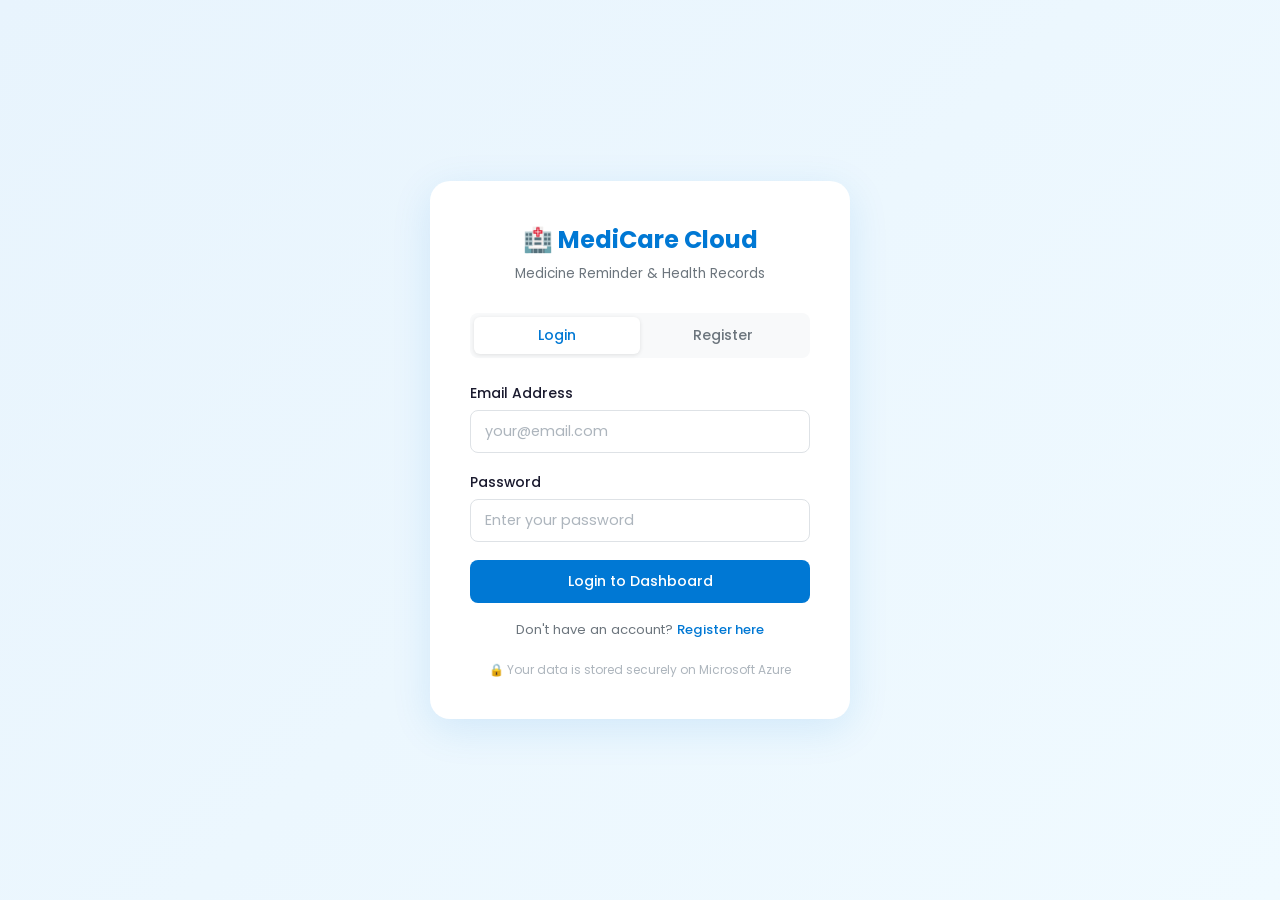
==== dashboard.html @ 4226bf16 "Fix folder structure" ====
<!DOCTYPE html>
<html lang="en">
<head>
  <meta charset="UTF-8" />
  <meta name="viewport" content="width=device-width, initial-scale=1.0" />
  <meta name="description" content="MediCare Cloud Dashboard - View your medicine schedule and health records." />
  <title>Dashboard - MediCare Cloud</title>
  <link rel="stylesheet" href="css/style.css" />
</head>
<body>

  <nav class="navbar">
    <div class="nav-logo">🏥 Medicare<span>Cloud</span></div>
    <ul class="nav-links" id="navLinks">
      <li><a href="dashboard.html" class="active">Dashboard</a></li>
      <li><a href="medicines.html">Medicines</a></li>
      <li><a href="records.html">Health Records</a></li>
      <li><a href="contact.html">Contact</a></li>
    </ul>
    <div class="nav-buttons">
      <span id="navUserName" style="font-size:0.85rem; color:var(--gray); font-weight:500;"></span>
      <button class="btn btn-outline btn-sm" onclick="logout()">Logout</button>
    </div>
    <button class="hamburger" id="hamburger" aria-label="Open menu">
      <span></span><span></span><span></span>
    </button>
  </nav>

  <div class="dashboard-layout">
    <!-- SIDEBAR -->
    <aside class="sidebar">
      <div class="sidebar-user">
        <div class="sidebar-avatar" id="sidebarAvatar">U</div>
        <div class="sidebar-name" id="sidebarName">User</div>
        <div class="sidebar-email" id="sidebarEmail">user@email.com</div>
      </div>
      <nav class="sidebar-nav">
        <a href="dashboard.html" class="active"><span>📊</span> Dashboard</a>
        <a href="medicines.html"><span>💊</span> Medicines</a>
        <a href="records.html"><span>📁</span> Health Records</a>
        <a href="contact.html"><span>✉️</span> Contact</a>
        <a href="about.html"><span>ℹ️</span> About</a>
        <a href="#" onclick="logout()"><span>🚪</span> Logout</a>
      </nav>
    </aside>

    <!-- MAIN CONTENT -->
    <main class="main-content">
      <div class="page-header">
        <h1>👋 Good Day, <span id="headerName">User</span>!</h1>
        <div style="font-size:0.85rem; color:var(--gray);" id="todayDate"></div>
      </div>

      <!-- STAT CARDS -->
      <div class="dash-stats">
        <div class="dash-stat">
          <div class="dash-stat-icon blue">💊</div>
          <div>
            <div class="dash-stat-num" id="totalMeds">0</div>
            <div class="dash-stat-label">Total medicines</div>
          </div>
        </div>
        <div class="dash-stat">
          <div class="dash-stat-icon green">✅</div>
          <div>
            <div class="dash-stat-num" id="takenMeds" style="color:var(--success)">0</div>
            <div class="dash-stat-label">Taken today</div>
          </div>
        </div>
        <div class="dash-stat">
          <div class="dash-stat-icon amber">⏰</div>
          <div>
            <div class="dash-stat-num" id="pendingMeds" style="color:#856404">0</div>
            <div class="dash-stat-label">Pending today</div>
          </div>
        </div>
        <div class="dash-stat">
          <div class="dash-stat-icon blue">📁</div>
          <div>
            <div class="dash-stat-num" id="totalRecords">0</div>
            <div class="dash-stat-label">Health records</div>
          </div>
        </div>
      </div>

      <!-- TODAY'S MEDICINES -->
      <div class="card">
        <div class="card-header">
          <h2>💊 Today's Medicine Schedule</h2>
          <a href="medicines.html" class="btn btn-primary btn-sm">+ Add Medicine</a>
        </div>
        <div class="card-body" style="padding:0">
          <table>
            <thead>
              <tr>
                <th>Medicine</th>
                <th>Dosage</th>
                <th>Frequency</th>
                <th>Time</th>
                <th>Status</th>
                <th>Action</th>
              </tr>
            </thead>
            <tbody id="medTableBody">
              <tr><td colspan="6" style="text-align:center; color:var(--gray); padding:30px;">No medicines added yet. <a href="medicines.html" style="color:var(--primary)">Add your first medicine →</a></td></tr>
            </tbody>
          </table>
        </div>
      </div>

      <!-- RECENT RECORDS -->
      <div class="card">
        <div class="card-header">
          <h2>📁 Recent Health Records</h2>
          <a href="records.html" class="btn btn-primary btn-sm">+ Upload Record</a>
        </div>
        <div class="card-body" style="padding:0">
          <table>
            <thead>
              <tr>
                <th>File Name</th>
                <th>Type</th>
                <th>Date Uploaded</th>
                <th>Action</th>
              </tr>
            </thead>
            <tbody id="recordsTableBody">
              <tr><td colspan="4" style="text-align:center; color:var(--gray); padding:30px;">No records uploaded yet. <a href="records.html" style="color:var(--primary)">Upload your first record →</a></td></tr>
            </tbody>
          </table>
        </div>
      </div>

      <!-- AZURE INFO CARD -->
      <div class="card" style="border-left: 4px solid var(--primary);">
        <div class="card-body" style="display:flex; align-items:center; gap:16px;">
          <div style="font-size:2rem;">☁️</div>
          <div>
            <strong style="font-size:0.95rem;">Powered by Microsoft Azure</strong>
            <p style="font-size:0.82rem; color:var(--gray); margin-top:4px;">Your medicines and health records are stored securely on Azure SQL Database and Azure Blob Storage with 99.9% uptime guarantee.</p>
          </div>
        </div>
      </div>
    </main>
  </div>

  <script src="js/main.js"></script>
  <script>
    // Auth check
    const user = JSON.parse(localStorage.getItem('mc_current_user') || 'null');
    if (!user) { window.location.href = 'login.html'; }

    // Set user info
    document.getElementById('navUserName').textContent = user ? user.name : '';
    document.getElementById('sidebarName').textContent = user ? user.name : '';
    document.getElementById('sidebarEmail').textContent = user ? user.email : '';
    document.getElementById('sidebarAvatar').textContent = user ? user.name.charAt(0).toUpperCase() : 'U';
    document.getElementById('headerName').textContent = user ? user.name.split(' ')[0] : '';

    // Today's date
    document.getElementById('todayDate').textContent = new Date().toLocaleDateString('en-IN', { weekday:'long', year:'numeric', month:'long', day:'numeric' });

    // Load medicines
    function loadDashboard() {
      const medicines = JSON.parse(localStorage.getItem('mc_medicines') || '[]');
      const records   = JSON.parse(localStorage.getItem('mc_records')   || '[]');
      const taken     = JSON.parse(localStorage.getItem('mc_taken_today') || '[]');

      document.getElementById('totalMeds').textContent   = medicines.length;
      document.getElementById('takenMeds').textContent   = taken.length;
      document.getElementById('pendingMeds').textContent = Math.max(0, medicines.length - taken.length);
      document.getElementById('totalRecords').textContent = records.length;

      const tbody = document.getElementById('medTableBody');
      if (medicines.length === 0) {
        tbody.innerHTML = '<tr><td colspan="6" style="text-align:center;color:var(--gray);padding:30px;">No medicines added yet. <a href="medicines.html" style="color:var(--primary)">Add your first medicine →</a></td></tr>';
      } else {
        tbody.innerHTML = medicines.map((m, i) => {
          const isTaken = taken.includes(String(i));
          return `<tr>
            <td><strong>${m.name}</strong></td>
            <td>${m.dosage}</td>
            <td>${m.frequency}</td>
            <td>${m.time}</td>
            <td><span class="badge ${isTaken ? 'badge-success' : 'badge-warning'}">${isTaken ? '✓ Taken' : '⏰ Pending'}</span></td>
            <td>${!isTaken ? `<button class="btn btn-success btn-sm" onclick="markTaken(${i})">Mark Taken</button>` : '—'}</td>
          </tr>`;
        }).join('');
      }

      const rBody = document.getElementById('recordsTableBody');
      const recent = records.slice(-5).reverse();
      if (recent.length === 0) {
        rBody.innerHTML = '<tr><td colspan="4" style="text-align:center;color:var(--gray);padding:30px;">No records uploaded yet. <a href="records.html" style="color:var(--primary)">Upload your first record →</a></td></tr>';
      } else {
        rBody.innerHTML = recent.map(r => `<tr>
          <td>📄 ${r.name}</td>
          <td><span class="badge badge-info">${r.type}</span></td>
          <td>${r.date}</td>
          <td><a href="records.html" style="color:var(--primary)">View</a></td>
        </tr>`).join('');
      }
    }

    function markTaken(i) {
      const taken = JSON.parse(localStorage.getItem('mc_taken_today') || '[]');
      if (!taken.includes(String(i))) taken.push(String(i));
      localStorage.setItem('mc_taken_today', JSON.stringify(taken));
      loadDashboard();
    }

    function logout() {
      localStorage.removeItem('mc_current_user');
      localStorage.removeItem('mc_taken_today');
      window.location.href = 'login.html';
    }

    loadDashboard();
  </script>
</body>
</html>
---- css/style.css ----
/* ===== MEDICARE CLOUD - MAIN STYLESHEET ===== */

/* Google Font */
@import url('https://fonts.googleapis.com/css2?family=Poppins:wght@300;400;500;600;700&display=swap');

/* ===== CSS VARIABLES ===== */
:root {
  --primary: #0078d4;
  --primary-dark: #005a9e;
  --primary-light: #e8f4fd;
  --secondary: #00b4d8;
  --success: #28a745;
  --warning: #ffc107;
  --danger: #dc3545;
  --dark: #1a1a2e;
  --gray: #6c757d;
  --light-gray: #f8f9fa;
  --border: #dee2e6;
  --white: #ffffff;
  --shadow: 0 2px 15px rgba(0, 120, 212, 0.08);
  --shadow-hover: 0 8px 30px rgba(0, 120, 212, 0.15);
  --radius: 12px;
  --radius-sm: 8px;
  --transition: all 0.3s ease;
}

/* ===== RESET ===== */
* {
  margin: 0;
  padding: 0;
  box-sizing: border-box;
}

body {
  font-family: 'Poppins', sans-serif;
  color: var(--dark);
  background: var(--white);
  line-height: 1.6;
}

a {
  text-decoration: none;
  color: inherit;
}

ul {
  list-style: none;
}

img {
  max-width: 100%;
}

/* ===== NAVBAR ===== */
.navbar {
  background: var(--white);
  border-bottom: 1px solid var(--border);
  padding: 0 5%;
  display: flex;
  align-items: center;
  justify-content: space-between;
  height: 65px;
  position: sticky;
  top: 0;
  z-index: 999;
  box-shadow: 0 1px 10px rgba(0,0,0,0.05);
}

.nav-logo {
  font-size: 1.3rem;
  font-weight: 700;
  color: var(--primary);
  display: flex;
  align-items: center;
  gap: 8px;
}

.nav-logo span {
  color: var(--secondary);
}

.nav-links {
  display: flex;
  align-items: center;
  gap: 2rem;
}

.nav-links a {
  font-size: 0.9rem;
  font-weight: 500;
  color: var(--gray);
  transition: var(--transition);
  position: relative;
}

.nav-links a:hover,
.nav-links a.active {
  color: var(--primary);
}

.nav-links a.active::after {
  content: '';
  position: absolute;
  bottom: -4px;
  left: 0;
  width: 100%;
  height: 2px;
  background: var(--primary);
  border-radius: 2px;
}

.nav-buttons {
  display: flex;
  gap: 10px;
  align-items: center;
}

.btn {
  padding: 9px 22px;
  border-radius: var(--radius-sm);
  font-size: 0.88rem;
  font-weight: 500;
  font-family: 'Poppins', sans-serif;
  cursor: pointer;
  transition: var(--transition);
  border: none;
  display: inline-flex;
  align-items: center;
  gap: 6px;
}

.btn-primary {
  background: var(--primary);
  color: var(--white);
}

.btn-primary:hover {
  background: var(--primary-dark);
  transform: translateY(-1px);
  box-shadow: var(--shadow-hover);
}

.btn-outline {
  background: transparent;
  color: var(--primary);
  border: 1.5px solid var(--primary);
}

.btn-outline:hover {
  background: var(--primary-light);
  transform: translateY(-1px);
}

.btn-danger {
  background: var(--danger);
  color: var(--white);
}

.btn-danger:hover {
  background: #c82333;
}

.btn-success {
  background: var(--success);
  color: var(--white);
}

.btn-success:hover {
  background: #218838;
}

.btn-sm {
  padding: 5px 14px;
  font-size: 0.8rem;
}

/* Hamburger */
.hamburger {
  display: none;
  flex-direction: column;
  gap: 5px;
  cursor: pointer;
  background: none;
  border: none;
}

.hamburger span {
  display: block;
  width: 24px;
  height: 2px;
  background: var(--dark);
  border-radius: 2px;
  transition: var(--transition);
}

/* ===== HERO SECTION ===== */
.hero {
  background: linear-gradient(135deg, #e8f4fd 0%, #f0faff 50%, #e8f4fd 100%);
  padding: 90px 5% 80px;
  display: flex;
  align-items: center;
  justify-content: space-between;
  gap: 40px;
  min-height: 85vh;
}

.hero-text {
  max-width: 560px;
}

.hero-badge {
  display: inline-block;
  background: var(--primary-light);
  color: var(--primary);
  padding: 6px 16px;
  border-radius: 20px;
  font-size: 0.8rem;
  font-weight: 600;
  margin-bottom: 20px;
  border: 1px solid rgba(0,120,212,0.2);
}

.hero-text h1 {
  font-size: 2.8rem;
  font-weight: 700;
  line-height: 1.2;
  margin-bottom: 18px;
  color: var(--dark);
}

.hero-text h1 span {
  color: var(--primary);
}

.hero-text p {
  font-size: 1.05rem;
  color: var(--gray);
  margin-bottom: 32px;
  line-height: 1.7;
}

.hero-buttons {
  display: flex;
  gap: 14px;
  flex-wrap: wrap;
}

.hero-image {
  flex: 1;
  max-width: 480px;
  display: flex;
  justify-content: center;
}

.hero-card {
  background: var(--white);
  border-radius: 20px;
  padding: 30px;
  box-shadow: var(--shadow-hover);
  width: 100%;
  max-width: 380px;
}

.hero-card-title {
  font-size: 0.85rem;
  font-weight: 600;
  color: var(--gray);
  text-transform: uppercase;
  letter-spacing: 1px;
  margin-bottom: 16px;
}

.med-item {
  display: flex;
  align-items: center;
  justify-content: space-between;
  padding: 12px 14px;
  background: var(--light-gray);
  border-radius: var(--radius-sm);
  margin-bottom: 10px;
}

.med-item:last-child {
  margin-bottom: 0;
}

.med-info {
  display: flex;
  align-items: center;
  gap: 10px;
}

.med-icon {
  width: 36px;
  height: 36px;
  background: var(--primary-light);
  border-radius: 8px;
  display: flex;
  align-items: center;
  justify-content: center;
  font-size: 1.1rem;
}

.med-name {
  font-size: 0.88rem;
  font-weight: 600;
}

.med-dose {
  font-size: 0.78rem;
  color: var(--gray);
}

.med-time {
  font-size: 0.8rem;
  color: var(--primary);
  font-weight: 500;
}

.status-badge {
  font-size: 0.72rem;
  padding: 3px 10px;
  border-radius: 20px;
  font-weight: 600;
}

.status-taken {
  background: #d4edda;
  color: #155724;
}

.status-pending {
  background: #fff3cd;
  color: #856404;
}

/* ===== SECTIONS ===== */
.section {
  padding: 80px 5%;
}

.section-alt {
  background: var(--light-gray);
}

.section-title {
  text-align: center;
  margin-bottom: 50px;
}

.section-title h2 {
  font-size: 2rem;
  font-weight: 700;
  color: var(--dark);
  margin-bottom: 12px;
}

.section-title p {
  font-size: 1rem;
  color: var(--gray);
  max-width: 500px;
  margin: 0 auto;
}

.section-title .line {
  width: 50px;
  height: 3px;
  background: var(--primary);
  border-radius: 3px;
  margin: 12px auto 0;
}

/* ===== FEATURE CARDS ===== */
.features-grid {
  display: grid;
  grid-template-columns: repeat(auto-fit, minmax(260px, 1fr));
  gap: 24px;
}

.feature-card {
  background: var(--white);
  border: 1px solid var(--border);
  border-radius: var(--radius);
  padding: 30px 24px;
  transition: var(--transition);
  position: relative;
  overflow: hidden;
}

.feature-card::before {
  content: '';
  position: absolute;
  top: 0;
  left: 0;
  width: 4px;
  height: 100%;
  background: var(--primary);
  opacity: 0;
  transition: var(--transition);
}

.feature-card:hover {
  box-shadow: var(--shadow-hover);
  transform: translateY(-4px);
  border-color: var(--primary);
}

.feature-card:hover::before {
  opacity: 1;
}

.feature-icon {
  width: 56px;
  height: 56px;
  background: var(--primary-light);
  border-radius: var(--radius-sm);
  display: flex;
  align-items: center;
  justify-content: center;
  font-size: 1.6rem;
  margin-bottom: 18px;
}

.feature-card h3 {
  font-size: 1.05rem;
  font-weight: 600;
  margin-bottom: 10px;
}

.feature-card p {
  font-size: 0.88rem;
  color: var(--gray);
  line-height: 1.6;
}

/* ===== STATS ===== */
.stats-grid {
  display: grid;
  grid-template-columns: repeat(auto-fit, minmax(180px, 1fr));
  gap: 20px;
}

.stat-card {
  background: var(--white);
  border-radius: var(--radius);
  padding: 28px 20px;
  text-align: center;
  border: 1px solid var(--border);
  transition: var(--transition);
}

.stat-card:hover {
  box-shadow: var(--shadow-hover);
  border-color: var(--primary);
}

.stat-number {
  font-size: 2.2rem;
  font-weight: 700;
  color: var(--primary);
  display: block;
}

.stat-label {
  font-size: 0.85rem;
  color: var(--gray);
  margin-top: 4px;
}

/* ===== HOW IT WORKS ===== */
.steps-grid {
  display: grid;
  grid-template-columns: repeat(auto-fit, minmax(200px, 1fr));
  gap: 30px;
  position: relative;
}

.step-card {
  text-align: center;
  padding: 20px;
}

.step-number {
  width: 52px;
  height: 52px;
  background: var(--primary);
  color: var(--white);
  border-radius: 50%;
  display: flex;
  align-items: center;
  justify-content: center;
  font-size: 1.2rem;
  font-weight: 700;
  margin: 0 auto 16px;
}

.step-card h3 {
  font-size: 1rem;
  font-weight: 600;
  margin-bottom: 8px;
}

.step-card p {
  font-size: 0.85rem;
  color: var(--gray);
}

/* ===== FOOTER ===== */
footer {
  background: var(--dark);
  color: rgba(255,255,255,0.8);
  padding: 50px 5% 24px;
}

.footer-grid {
  display: grid;
  grid-template-columns: 2fr 1fr 1fr 1fr;
  gap: 40px;
  margin-bottom: 40px;
}

.footer-brand h3 {
  font-size: 1.2rem;
  font-weight: 700;
  color: var(--white);
  margin-bottom: 12px;
}

.footer-brand p {
  font-size: 0.85rem;
  line-height: 1.7;
  color: rgba(255,255,255,0.6);
}

.footer-col h4 {
  font-size: 0.9rem;
  font-weight: 600;
  color: var(--white);
  margin-bottom: 14px;
}

.footer-col a {
  display: block;
  font-size: 0.85rem;
  color: rgba(255,255,255,0.6);
  margin-bottom: 8px;
  transition: var(--transition);
}

.footer-col a:hover {
  color: var(--secondary);
}

.footer-bottom {
  border-top: 1px solid rgba(255,255,255,0.1);
  padding-top: 20px;
  text-align: center;
  font-size: 0.82rem;
  color: rgba(255,255,255,0.4);
}

/* ===== DASHBOARD ===== */
.dashboard-layout {
  display: flex;
  min-height: calc(100vh - 65px);
}

.sidebar {
  width: 240px;
  background: var(--dark);
  padding: 24px 0;
  position: sticky;
  top: 65px;
  height: calc(100vh - 65px);
  overflow-y: auto;
  flex-shrink: 0;
}

.sidebar-user {
  padding: 0 20px 24px;
  border-bottom: 1px solid rgba(255,255,255,0.1);
  margin-bottom: 16px;
}

.sidebar-avatar {
  width: 46px;
  height: 46px;
  background: var(--primary);
  border-radius: 50%;
  display: flex;
  align-items: center;
  justify-content: center;
  font-size: 1.1rem;
  font-weight: 700;
  color: var(--white);
  margin-bottom: 10px;
}

.sidebar-name {
  font-size: 0.9rem;
  font-weight: 600;
  color: var(--white);
}

.sidebar-email {
  font-size: 0.75rem;
  color: rgba(255,255,255,0.5);
}

.sidebar-nav a {
  display: flex;
  align-items: center;
  gap: 10px;
  padding: 11px 20px;
  font-size: 0.88rem;
  color: rgba(255,255,255,0.65);
  transition: var(--transition);
}

.sidebar-nav a:hover,
.sidebar-nav a.active {
  background: rgba(0,120,212,0.2);
  color: var(--white);
  border-right: 3px solid var(--primary);
}

.sidebar-nav a span {
  font-size: 1.1rem;
}

.main-content {
  flex: 1;
  padding: 30px;
  background: var(--light-gray);
  overflow-y: auto;
}

.page-header {
  display: flex;
  align-items: center;
  justify-content: space-between;
  margin-bottom: 24px;
}

.page-header h1 {
  font-size: 1.5rem;
  font-weight: 700;
}

/* ===== STAT CARDS (DASHBOARD) ===== */
.dash-stats {
  display: grid;
  grid-template-columns: repeat(auto-fit, minmax(180px, 1fr));
  gap: 16px;
  margin-bottom: 28px;
}

.dash-stat {
  background: var(--white);
  border-radius: var(--radius);
  padding: 22px 20px;
  border: 1px solid var(--border);
  display: flex;
  align-items: center;
  gap: 14px;
}

.dash-stat-icon {
  width: 48px;
  height: 48px;
  border-radius: var(--radius-sm);
  display: flex;
  align-items: center;
  justify-content: center;
  font-size: 1.4rem;
  flex-shrink: 0;
}

.dash-stat-icon.blue { background: var(--primary-light); }
.dash-stat-icon.green { background: #d4edda; }
.dash-stat-icon.amber { background: #fff3cd; }
.dash-stat-icon.red { background: #f8d7da; }

.dash-stat-num {
  font-size: 1.7rem;
  font-weight: 700;
  line-height: 1;
}

.dash-stat-label {
  font-size: 0.78rem;
  color: var(--gray);
  margin-top: 2px;
}

/* ===== TABLES ===== */
.card {
  background: var(--white);
  border-radius: var(--radius);
  border: 1px solid var(--border);
  overflow: hidden;
  margin-bottom: 24px;
}

.card-header {
  padding: 16px 20px;
  border-bottom: 1px solid var(--border);
  display: flex;
  align-items: center;
  justify-content: space-between;
}

.card-header h2 {
  font-size: 1rem;
  font-weight: 600;
}

.card-body {
  padding: 20px;
}

table {
  width: 100%;
  border-collapse: collapse;
  font-size: 0.87rem;
}

table th {
  background: var(--light-gray);
  padding: 10px 14px;
  text-align: left;
  font-size: 0.8rem;
  font-weight: 600;
  color: var(--gray);
  text-transform: uppercase;
  letter-spacing: 0.5px;
}

table td {
  padding: 12px 14px;
  border-bottom: 1px solid var(--border);
  color: var(--dark);
  vertical-align: middle;
}

table tr:last-child td {
  border-bottom: none;
}

table tr:hover td {
  background: var(--light-gray);
}

.badge {
  display: inline-block;
  padding: 3px 10px;
  border-radius: 20px;
  font-size: 0.75rem;
  font-weight: 600;
}

.badge-success { background: #d4edda; color: #155724; }
.badge-warning { background: #fff3cd; color: #856404; }
.badge-danger  { background: #f8d7da; color: #721c24; }
.badge-info    { background: var(--primary-light); color: var(--primary-dark); }

/* ===== FORMS ===== */
.form-group {
  margin-bottom: 18px;
}

.form-label {
  display: block;
  font-size: 0.87rem;
  font-weight: 500;
  margin-bottom: 6px;
  color: var(--dark);
}

.form-control {
  width: 100%;
  padding: 10px 14px;
  border: 1.5px solid var(--border);
  border-radius: var(--radius-sm);
  font-size: 0.9rem;
  font-family: 'Poppins', sans-serif;
  color: var(--dark);
  background: var(--white);
  transition: var(--transition);
  outline: none;
}

.form-control:focus {
  border-color: var(--primary);
  box-shadow: 0 0 0 3px rgba(0,120,212,0.1);
}

.form-control::placeholder {
  color: #adb5bd;
}

textarea.form-control {
  resize: vertical;
  min-height: 120px;
}

select.form-control {
  cursor: pointer;
}

.form-row {
  display: grid;
  grid-template-columns: 1fr 1fr;
  gap: 16px;
}

/* ===== UPLOAD AREA ===== */
.upload-area {
  border: 2px dashed var(--border);
  border-radius: var(--radius);
  padding: 40px 20px;
  text-align: center;
  cursor: pointer;
  transition: var(--transition);
  background: var(--light-gray);
}

.upload-area:hover,
.upload-area.drag-over {
  border-color: var(--primary);
  background: var(--primary-light);
}

.upload-icon {
  font-size: 2.5rem;
  margin-bottom: 12px;
}

.upload-area p {
  font-size: 0.9rem;
  color: var(--gray);
  margin-bottom: 8px;
}

.upload-area small {
  font-size: 0.78rem;
  color: #adb5bd;
}

/* ===== LOGIN / REGISTER ===== */
.auth-page {
  min-height: 100vh;
  background: linear-gradient(135deg, #e8f4fd 0%, #f0faff 100%);
  display: flex;
  align-items: center;
  justify-content: center;
  padding: 40px 20px;
}

.auth-card {
  background: var(--white);
  border-radius: 20px;
  padding: 40px;
  width: 100%;
  max-width: 420px;
  box-shadow: 0 10px 40px rgba(0,120,212,0.12);
}

.auth-logo {
  text-align: center;
  margin-bottom: 28px;
}

.auth-logo h2 {
  font-size: 1.5rem;
  font-weight: 700;
  color: var(--primary);
}

.auth-logo p {
  font-size: 0.85rem;
  color: var(--gray);
  margin-top: 4px;
}

.auth-tabs {
  display: flex;
  background: var(--light-gray);
  border-radius: var(--radius-sm);
  padding: 4px;
  margin-bottom: 24px;
}

.auth-tab {
  flex: 1;
  padding: 8px;
  text-align: center;
  border-radius: 6px;
  font-size: 0.88rem;
  font-weight: 500;
  cursor: pointer;
  transition: var(--transition);
  color: var(--gray);
  border: none;
  background: none;
  font-family: 'Poppins', sans-serif;
}

.auth-tab.active {
  background: var(--white);
  color: var(--primary);
  box-shadow: 0 1px 4px rgba(0,0,0,0.1);
}

.auth-form { display: none; }
.auth-form.active { display: block; }

/* ===== ABOUT PAGE ===== */
.about-hero {
  background: linear-gradient(135deg, #e8f4fd 0%, #f0faff 100%);
  padding: 80px 5%;
  text-align: center;
}

.about-hero h1 {
  font-size: 2.4rem;
  font-weight: 700;
  margin-bottom: 16px;
}

.about-hero p {
  font-size: 1rem;
  color: var(--gray);
  max-width: 600px;
  margin: 0 auto;
}

.tech-grid {
  display: grid;
  grid-template-columns: repeat(auto-fit, minmax(130px, 1fr));
  gap: 16px;
}

.tech-item {
  background: var(--white);
  border: 1px solid var(--border);
  border-radius: var(--radius-sm);
  padding: 20px 14px;
  text-align: center;
  transition: var(--transition);
}

.tech-item:hover {
  border-color: var(--primary);
  box-shadow: var(--shadow);
}

.tech-item .tech-icon {
  font-size: 2rem;
  margin-bottom: 8px;
  display: block;
}

.tech-item p {
  font-size: 0.82rem;
  font-weight: 600;
  color: var(--dark);
}

/* ===== CONTACT PAGE ===== */
.contact-grid {
  display: grid;
  grid-template-columns: 1fr 1fr;
  gap: 40px;
  align-items: start;
}

.contact-info-card {
  background: var(--primary);
  color: var(--white);
  border-radius: var(--radius);
  padding: 36px 28px;
}

.contact-info-card h3 {
  font-size: 1.3rem;
  font-weight: 700;
  margin-bottom: 14px;
}

.contact-info-card p {
  font-size: 0.9rem;
  opacity: 0.85;
  margin-bottom: 30px;
  line-height: 1.7;
}

.contact-detail {
  display: flex;
  align-items: center;
  gap: 12px;
  margin-bottom: 18px;
}

.contact-detail-icon {
  width: 40px;
  height: 40px;
  background: rgba(255,255,255,0.15);
  border-radius: var(--radius-sm);
  display: flex;
  align-items: center;
  justify-content: center;
  font-size: 1.1rem;
  flex-shrink: 0;
}

.contact-detail span {
  font-size: 0.88rem;
  opacity: 0.9;
}

/* ===== ALERT / TOAST ===== */
.alert {
  padding: 12px 18px;
  border-radius: var(--radius-sm);
  font-size: 0.88rem;
  margin-bottom: 16px;
  display: none;
}

.alert.show { display: block; }
.alert-success { background: #d4edda; color: #155724; border: 1px solid #c3e6cb; }
.alert-danger  { background: #f8d7da; color: #721c24; border: 1px solid #f5c6cb; }

/* ===== RESPONSIVE ===== */
@media (max-width: 992px) {
  .hero { flex-direction: column; text-align: center; padding: 60px 5%; min-height: auto; }
  .hero-text { max-width: 100%; }
  .hero-buttons { justify-content: center; }
  .hero-image { max-width: 360px; width: 100%; }
  .footer-grid { grid-template-columns: 1fr 1fr; }
  .contact-grid { grid-template-columns: 1fr; }
}

@media (max-width: 768px) {
  .nav-links { display: none; position: absolute; top: 65px; left: 0; right: 0; background: var(--white); flex-direction: column; padding: 20px; border-bottom: 1px solid var(--border); gap: 16px; z-index: 998; }
  .nav-links.open { display: flex; }
  .hamburger { display: flex; }
  .hero-text h1 { font-size: 2rem; }
  .dashboard-layout { flex-direction: column; }
  .sidebar { width: 100%; height: auto; position: static; display: flex; flex-wrap: wrap; padding: 12px; gap: 4px; }
  .sidebar-user { display: none; }
  .sidebar-nav { display: flex; flex-wrap: wrap; }
  .sidebar-nav a { padding: 8px 14px; border-right: none !important; border-radius: var(--radius-sm); font-size: 0.8rem; }
  .form-row { grid-template-columns: 1fr; }
  .footer-grid { grid-template-columns: 1fr; }
  .section { padding: 50px 5%; }
}

@media (max-width: 480px) {
  .hero-text h1 { font-size: 1.6rem; }
  .auth-card { padding: 28px 20px; }
  .main-content { padding: 16px; }
}
</style>
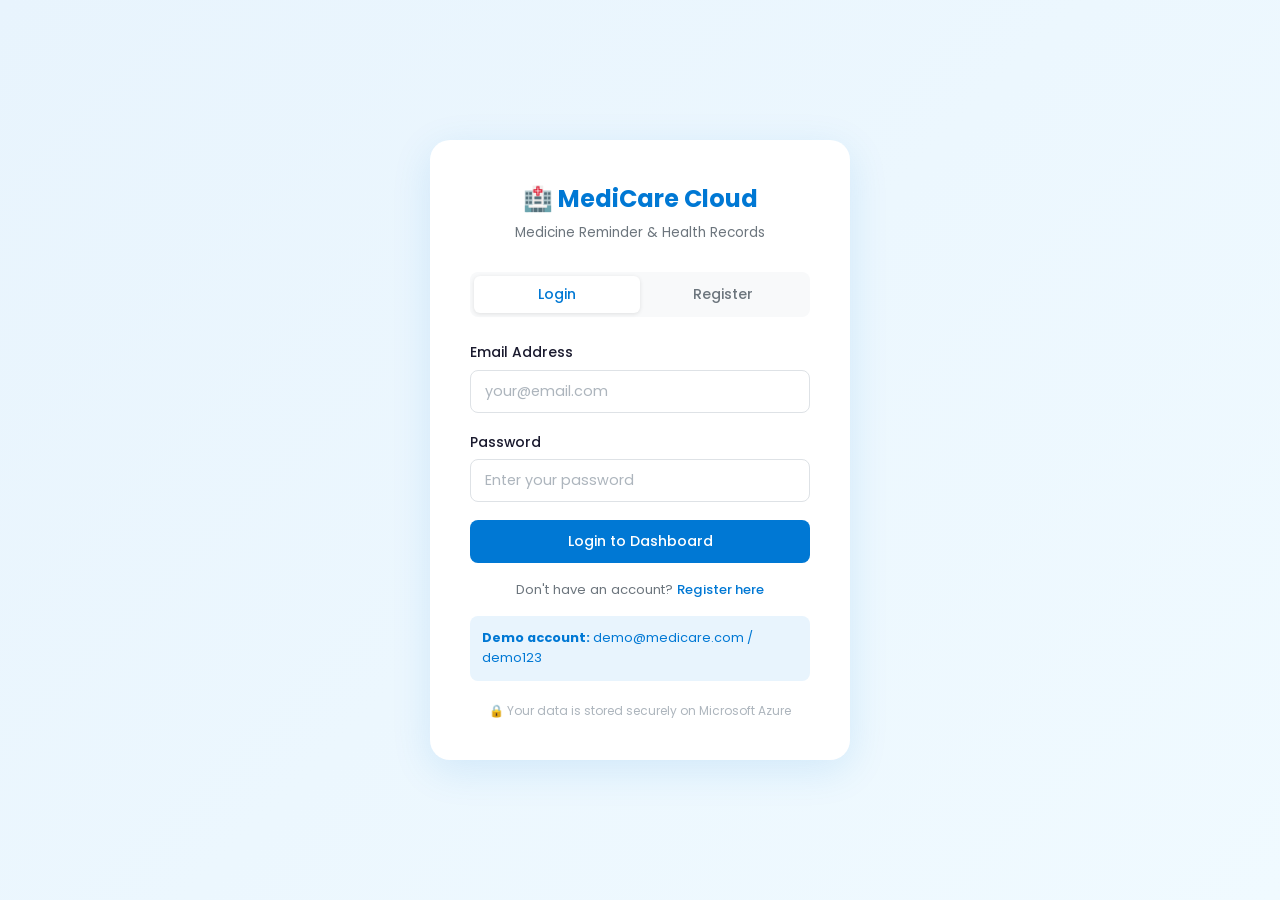
==== commit 94f5a673: "Fix folder structure final" ====
--- a/dashboard.html
+++ b/dashboard.html
@@ -215,6 +215,84 @@
       window.location.href = 'login.html';
     }
 
+    // ── BROWSER NOTIFICATION REMINDER CHECKER ─────────────────
+    function startReminderChecker() {
+      setInterval(() => {
+        const meds = JSON.parse(localStorage.getItem('mc_medicines') || '[]');
+        const now  = new Date();
+        const currentTime = now.getHours().toString().padStart(2,'0') + ':' + now.getMinutes().toString().padStart(2,'0');
+        const notified = JSON.parse(localStorage.getItem('mc_notified_' + now.toDateString()) || '[]');
+
+        meds.forEach((m, i) => {
+          if (m.time === currentTime && !notified.includes(String(i))) {
+            if (Notification.permission === 'granted') {
+              const notif = new Notification('💊 MediCare Cloud Reminder', {
+                body: `Time to take ${m.name} ${m.dosage}!
+${m.instructions || ''}`,
+                icon: 'https://cdn-icons-png.flaticon.com/512/2966/2966327.png',
+                requireInteraction: true
+              });
+              notif.onclick = () => { window.focus(); notif.close(); };
+            }
+            // On-screen popup banner
+            showReminderBanner(m);
+            notified.push(String(i));
+            localStorage.setItem('mc_notified_' + now.toDateString(), JSON.stringify(notified));
+          }
+        });
+      }, 30000);
+    }
+
+    function showReminderBanner(m) {
+      // Create floating reminder banner
+      const banner = document.createElement('div');
+      banner.style.cssText = `
+        position:fixed; top:80px; right:20px; z-index:9999;
+        background:#fff; border:2px solid #0078d4;
+        border-radius:12px; padding:16px 20px;
+        box-shadow:0 8px 30px rgba(0,120,212,0.25);
+        max-width:300px; animation:slideIn 0.3s ease;
+        font-family:'Poppins',sans-serif;
+      `;
+      banner.innerHTML = `
+        <div style="display:flex;align-items:center;gap:10px;margin-bottom:8px;">
+          <span style="font-size:1.5rem;">💊</span>
+          <strong style="color:#0078d4;font-size:0.95rem;">Medicine Reminder!</strong>
+        </div>
+        <p style="font-size:0.88rem;color:#333;margin:0 0 12px;">
+          Time to take <strong>${m.name}</strong> ${m.dosage}
+          ${m.instructions ? '<br><small style="color:#666">' + m.instructions + '</small>' : ''}
+        </p>
+        <button onclick="this.parentElement.remove()" style="
+          background:#0078d4;color:#fff;border:none;
+          padding:6px 14px;border-radius:6px;
+          font-size:0.82rem;cursor:pointer;font-family:'Poppins',sans-serif;">
+          ✓ Got it!
+        </button>
+      `;
+      document.body.appendChild(banner);
+      // Auto remove after 60 seconds
+      setTimeout(() => { if (banner.parentElement) banner.remove(); }, 60000);
+    }
+
+    // Add slide-in animation
+    const style = document.createElement('style');
+    style.textContent = '@keyframes slideIn { from { transform:translateX(120%); opacity:0; } to { transform:translateX(0); opacity:1; } }';
+    document.head.appendChild(style);
+
+    // Request notification permission on dashboard load
+    if ('Notification' in window && Notification.permission === 'default') {
+      setTimeout(() => {
+        if (confirm('🔔 Allow MediCare Cloud to send medicine reminders?')) {
+          Notification.requestPermission();
+        }
+      }, 2000);
+    }
+
+    if (Notification.permission === 'granted') {
+      startReminderChecker();
+    }
+
     loadDashboard();
   </script>
 </body>
